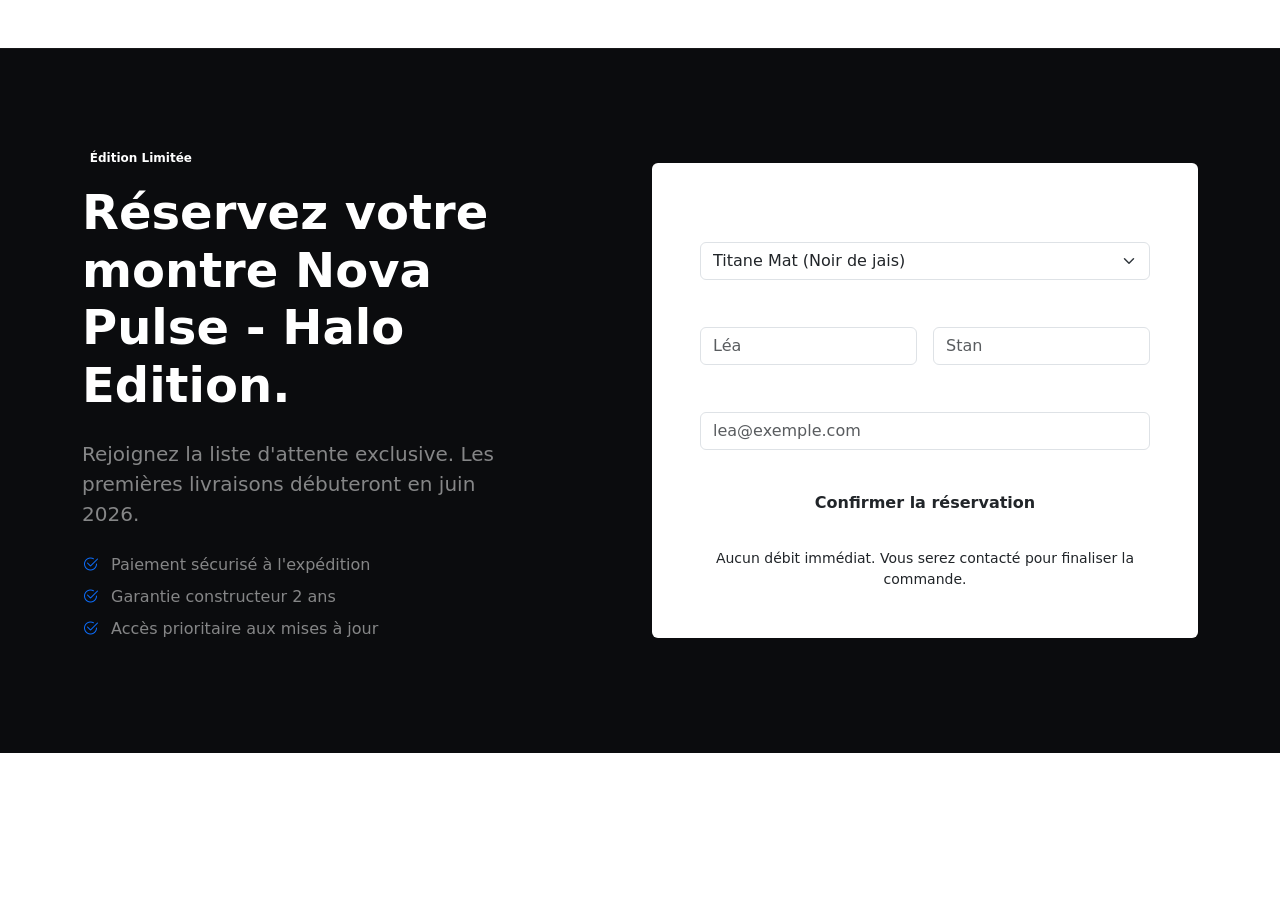
==== formulaire.html @ 07aba3ac "Add files via upload" ====
<!DOCTYPE html>
<html lang="fr">
    <head>
        <meta charset="utf-8" />
        <meta name="viewport" content="width=device-width, initial-scale=1, shrink-to-fit=no" />
        <meta name="description" content="" />
        <meta name="author" content="" />
        <title>Formulaire</title>
        <link href="https://cdn.jsdelivr.net/npm/bootstrap@5.3.8/dist/css/bootstrap.min.css" rel="stylesheet" integrity="sha384-sRIl4kxILFvY47J16cr9ZwB07vP4J8+LH7qKQnuqkuIAvNWLzeN8tE5YBujZqJLB" crossorigin="anonymous">
        <link href="https://cdn.jsdelivr.net/npm/bootstrap-icons@1.5.0/font/bootstrap-icons.css" rel="stylesheet" />
        <script src="https://cdn.jsdelivr.net/npm/bootstrap@5.3.3/dist/js/bootstrap.bundle.min.js"></script>
        <link rel="stylesheet" href="css/style.css">
    </head>
        <body>
        <section class="btn-retour">
            <div class="mb-4">
                <a href="index.html" class="text-white-50 text-decoration-none d-inline-flex align-items-center back-link">
                    <i class="bi bi-arrow-left me-2"></i> Retour à l'accueil
                </a>
            </div>
        </section>
            <section id="reservation" class="py-5" style="background-color: #0b0c0e; border-top: 1px solid rgba(255,255,255,0.05);">
                <div class="container py-5">
                    <div class="row align-items-center">
                        <div class="col-lg-5 mb-5 mb-lg-0">
                            <span class="badge mb-3">Édition Limitée</span>
                            <h2 class="display-5 fw-bold text-white mb-4">Réservez votre montre Nova Pulse - Halo Edition.</h2>
                            <p class="text-white-50 fs-5 mb-4">
                                Rejoignez la liste d'attente exclusive. Les premières livraisons débuteront en juin 2026.
                            </p>
                            <ul class="list-unstyled text-white-50">
                                <li class="mb-2"><i class="bi bi-check2-circle me-2 text-primary"></i> Paiement sécurisé à l'expédition</li>
                                <li class="mb-2"><i class="bi bi-check2-circle me-2 text-primary"></i> Garantie constructeur 2 ans</li>
                                <li class="mb-2"><i class="bi bi-check2-circle me-2 text-primary"></i> Accès prioritaire aux mises à jour</li>
                            </ul>
                        </div>
                        <div class="col-lg-6 offset-lg-1">
                            <div class="card border-0 p-4 p-md-5">
                                <form>
                                    <div class="row g-3">
                                        <div class="col-12">
                                            <label class="form-label small text-uppercase fw-bold text-white-50">Modèle de bracelet</label>
                                            <select class="form-select custom-select">
                                                <option selected>Titane Mat (Noir de jais)</option>
                                                <option value="1">Silicone Sport (Bleu Nova)</option>
                                                <option value="2">Cuir Premium (Anthracite)</option>
                                            </select>
                                        </div>
                                        <div class="col-md-6">
                                            <label for="prenom" class="form-label small text-uppercase fw-bold text-white-50">Prénom</label>
                                            <input type="text" id="prenom" class="form-control custom-input" placeholder="Léa">
                                        </div>
                                        <div class="col-md-6">
                                            <label for="nom" class="form-label small text-uppercase fw-bold text-white-50">Nom</label>
                                            <input type="text" id="nom" class="form-control custom-input" placeholder="Stan">
                                        </div>
                                        <div class="col-12">
                                            <label for="mail" class="form-label small text-uppercase fw-bold text-white-50">Email</label>
                                            <input type="email" id="mail" class="form-control custom-input" placeholder="lea@exemple.com" required>
                                        </div>
                                        <div class="col-12 mt-4">
                                            <button type="submit" class="btn btn-reserve-submit w-100 py-3 fw-bold">
                                                Confirmer la réservation
                                            </button>
                                            <p class="text-center small mt-3 mb-0 info-paiement">
                                                Aucun débit immédiat. Vous serez contacté pour finaliser la commande.
                                            </p>
                                        </div>
                                    </div>
                                </form>
                            </div>
                        </div>
            
                    </div>
                </div>
            </section>
        </body>
</html>
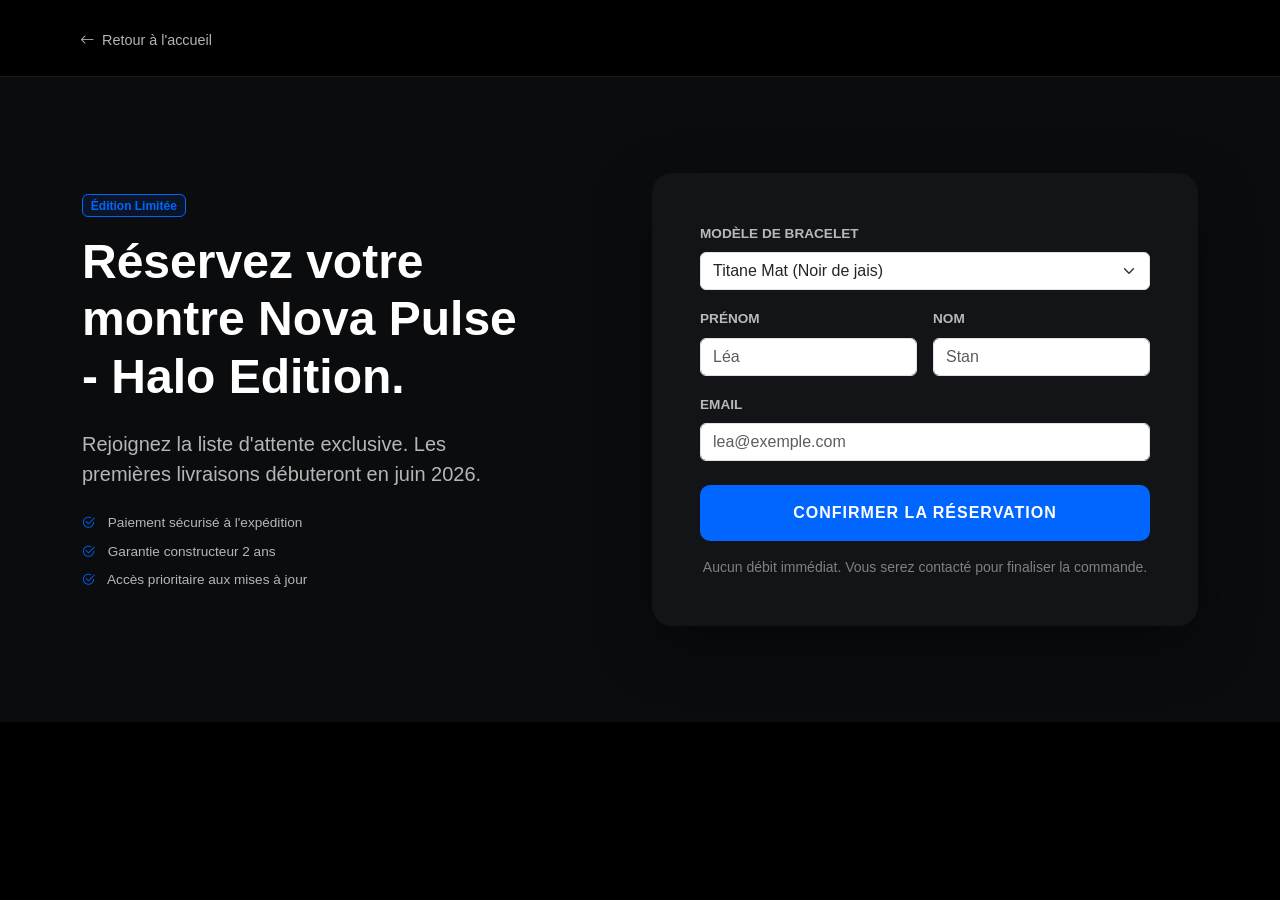
==== commit e1cf44a5: "Update formulaire.html" ====
--- a/formulaire.html
+++ b/formulaire.html
@@ -9,7 +9,7 @@
         <link href="https://cdn.jsdelivr.net/npm/bootstrap@5.3.8/dist/css/bootstrap.min.css" rel="stylesheet" integrity="sha384-sRIl4kxILFvY47J16cr9ZwB07vP4J8+LH7qKQnuqkuIAvNWLzeN8tE5YBujZqJLB" crossorigin="anonymous">
         <link href="https://cdn.jsdelivr.net/npm/bootstrap-icons@1.5.0/font/bootstrap-icons.css" rel="stylesheet" />
         <script src="https://cdn.jsdelivr.net/npm/bootstrap@5.3.3/dist/js/bootstrap.bundle.min.js"></script>
-        <link rel="stylesheet" href="css/style.css">
+        <link rel="stylesheet" href="style.css">
     </head>
         <body>
         <section class="btn-retour">
@@ -75,4 +75,4 @@
                 </div>
             </section>
         </body>
-</html>+</html>
--- a/style.css
+++ b/style.css
@@ -0,0 +1,192 @@
+body {
+    background-color: black; 
+    color: white;
+    font-family: 'Inter', sans-serif;
+}
+
+.navbar-brand {
+    font-weight: bold;
+    display: flex;
+    align-items: center;
+    background-color: rgb(0, 0, 0);
+    color:white; 
+}
+
+.navbar-brand:hover{
+    color:#0066FF;
+}
+
+.nav-link {
+    color: white !important;
+    margin-left: 20px;
+}
+
+.nav-link:hover {
+    color: #0066FF !important;
+}
+
+.btn-style{
+    background-color: #0066FF;
+    color: white;
+    transition: all 0.3s ease;
+    margin-right: 60px;
+}
+
+.btn-style:hover {
+    background-color: #0056b3;
+    color: white;
+}
+
+.logo-icon {
+    width: 90px;
+    height: auto;
+    margin-right: 10px;
+    position: relative;
+}
+
+.hero-section {
+    padding: 100px 0;
+}
+
+.headline {
+    font-size: 3.5rem;
+    font-weight: 800;
+    line-height: 1.2;
+    margin-bottom: 1.5rem;
+}
+
+.subtext {
+    color: #a0a0a0;
+    font-size: 1.1rem;
+    max-width: 500px;
+    margin-bottom: 2.5rem;
+}
+
+.btn-reserve {
+    background-color: #0066FF;
+    border: none;
+    padding: 12px 30px;
+    font-weight: 600;
+    border-radius: 8px;
+    transition: transform 0.2s;
+}
+
+.btn-reserve:hover {
+    background-color: #0056b3;
+    transform: translateY(-2px);
+}
+
+.watch-img {
+    max-width: 100%;
+    height: auto;
+    filter: drop-shadow(0px 0px 90px rgba(0, 102, 255, 0.6))
+}
+
+.icon-box {
+    width: 45px;
+    height: 45px;
+    background-color: #0066FF; 
+    color: white;
+    border-radius: 8px;
+    display: flex;
+    align-items: center;
+    justify-content: center;
+    font-size: 1.5rem;
+}
+
+.avis-section{
+    background-color: #FDFCFB;
+}
+
+.avis-texte{
+    font-size: 2rem; 
+    font-style: italic;
+    font-weight: 500;
+    line-height: 1.4;
+    letter-spacing: -0.02em;
+    color: #1a1a1a;
+}
+
+.signature {
+    font-size: 1.1rem;
+    letter-spacing: 0.01em;
+}
+
+.newsletter-section {
+    background-color: #0066FF; 
+    border-radius: 0; 
+    padding: 60px 0;
+}
+
+.newsletter-group .form-control {
+    background: white;
+    border: none;
+    padding: 12px 20px;
+    height: 50px;
+}
+
+.newsletter-group .btn {
+    border: 1px solid rgba(255, 255, 255, 0.5);
+    background-color: transparent;
+    height: 50px;
+    transition: all 0.3s ease;
+}
+
+.newsletter-group .btn:hover {
+    background-color: white;
+    color: #3b82f6;
+}
+
+.text-white-50 {
+    color: rgba(255, 255, 255, 0.7) !important;
+    font-size: 0.85rem;
+}
+
+.btn-reserve-submit {
+    background-color: #0066FF;
+    border: none;
+    color: white;
+    border-radius: 10px;
+    transition: all 0.3s ease;
+    text-transform: uppercase;
+    letter-spacing: 1px;
+}
+
+.btn-reserve-submit:hover {
+    background-color: #0052cc;
+    transform: translateY(-2px);
+    box-shadow: 0 10px 20px rgba(0, 102, 255, 0.3);
+    color: white;
+}
+
+.text-primary {
+    color: #0066FF !important;
+}
+
+.info-paiement {
+    color: grey;
+}
+
+.back-link {
+    margin-left: 80px;
+    margin-top: 30px;
+    transition: all 0.3s ease;
+    font-size: 0.9rem;
+}
+
+.back-link:hover {
+    color: #0066FF !important;
+    transform: translateX(-5px);
+}
+
+.badge {
+    background-color: rgba(0, 102, 255, 0.1); 
+    color: #0066FF; 
+    border: 1px solid #0066FF;
+}
+
+.card {
+    background-color: #121417; 
+    border-radius: 20px; 
+    box-shadow: 0 20px 60px rgba(0,0,0,0.4);
+}
